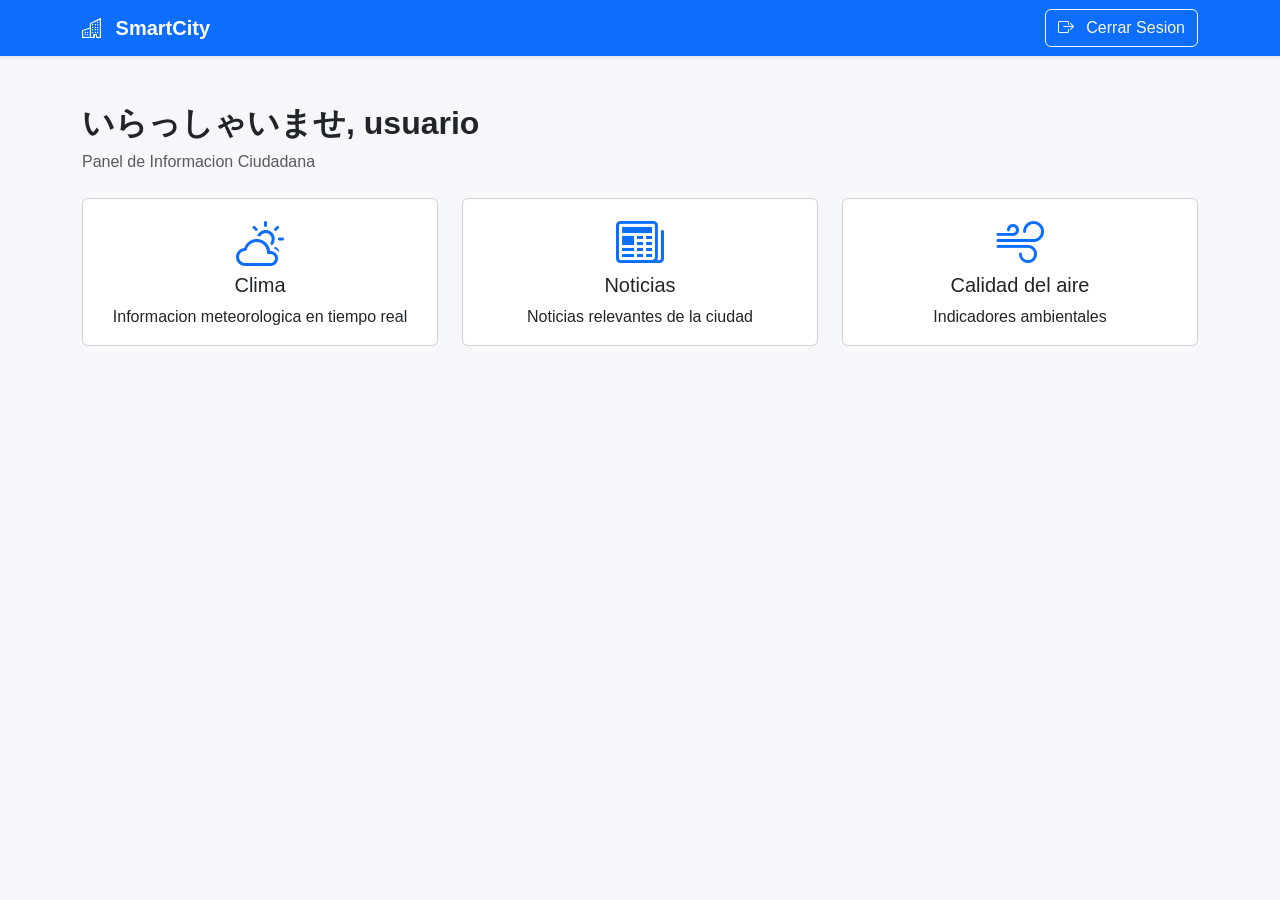
==== dashboard.html @ 3ac7cab0 "[ADDED]: se termina fase1, solo estructura visual" ====
<!doctype html>
<html lang="en">
  <head>
    <meta charset="utf-8">
    <meta name="viewport" content="width=device-width, initial-scale=1">
    <title>スマートシティ - Dashboard</title>
    <link rel="stylesheet" href="https://cdn.jsdelivr.net/npm/bootstrap-icons@1.13.1/font/bootstrap-icons.min.css">
    <link href="https://cdn.jsdelivr.net/npm/bootstrap@5.3.8/dist/css/bootstrap.min.css" rel="stylesheet" integrity="sha384-sRIl4kxILFvY47J16cr9ZwB07vP4J8+LH7qKQnuqkuIAvNWLzeN8tE5YBujZqJLB" crossorigin="anonymous">
    <link rel="stylesheet" href="./assets/css/styles.css">
  </head>
  <body class="dashboard-page">
    <!--NavBar-->
    <nav class="navbar navbar-expand-lg navbar-dark bg-primary shadow-sm">
        <div class="container">
            <a href="#" class="navbar-brand fw-bold">
                <i class="bi bi-buildings me-2"></i>
                SmartCity
            </a>
            <div class="ms-auto">
                <button id="logoutButton" class="btn btn-outline-light">
                    <i class="bi bi-box-arrow-right me-2"></i>
                    Cerrar Sesion
                </button>
            </div>
        </div>
    </nav>
    <!--Contenido-->
    <div class="container py-5">
        <div class="mb-4">
            <h2 class="fw-bold">いらっしゃいませ,
                <span id="userName">Usuario</span>
            </h2>
            <p class="text-muted">
                Panel de Informacion Ciudadana
            </p>
        </div>
        <div class="row g-4">
            <div class="col-md-4">
                <div class="card card-info text-center">
                    <div class="card-body">
                        <i class="bi bi-cloud-sun display-5 text-primary mb-3"></i>
                        <h5 class="card-title">Clima</h5>
                        <p class="card-text">
                            Informacion meteorologica en tiempo real
                        </p>
                    </div>
                </div>
            </div>
            <div class="col-md-4">
                <div class="card card-info text-center">
                    <div class="card-body">
                        <i class="bi bi-newspaper display-5 text-primary mb-3"></i>
                        <h5 class="card-title">Noticias</h5>
                        <p class="card-text">
                            Noticias relevantes de la ciudad
                        </p>
                    </div>
                </div>
            </div>
            <div class="col-md-4">
                <div class="card card-info text-center">
                    <div class="card-body">
                        <i class="bi bi-wind display-5 text-primary mb-3"></i>
                        <h5 class="card-title">Calidad del aire</h5>
                        <p class="card-text">
                            Indicadores ambientales
                    </div>
                </div>
            </div>
        </div>
    </div>
    
    <script src="https://cdn.jsdelivr.net/npm/bootstrap@5.3.8/dist/js/bootstrap.bundle.min.js" integrity="sha384-FKyoEForCGlyvwx9Hj09JcYn3nv7wiPVlz7YYwJrWVcXK/BmnVDxM+D2scQbITxI" crossorigin="anonymous"></script>
    <script src="./assets/javascript/app.js"></script>
    <script src="./assets/javascript/dashboard.js"></script>
  </body>
</html>
---- assets/css/styles.css ----
body {
    font-family: 'Siege UI', Tahoma, Geneva, Verdana, sans-serif;
    background-color: #f5f7fA
}

.auth-wrapper {
    background: linear-gradient(135deg, #0D6EFD, #6EA8FE)
}

.auth-card{
    border-radius: 1rem;
}

.brand-badge {
    width: 70px;
    height: 70px;
    margin: 0 auto;
    background: rgba(13, 110, 253, 0.1);
    border-radius: 50%;
    display: flex;
    align-items: center;
    justify-content: center;
    font-size: 2rem;
    color: #0D6EFD;
}

.info-card{
    border: none;
    border-radius: 1rem;
    transition: transform 0.2s ease, box-shadow 0.2s ease;
}

.info-card:hover {
    transform: translateY(-5px);
    box-shadow: 0 10px 20px rgba(0, 0, 0, 0.1);
}
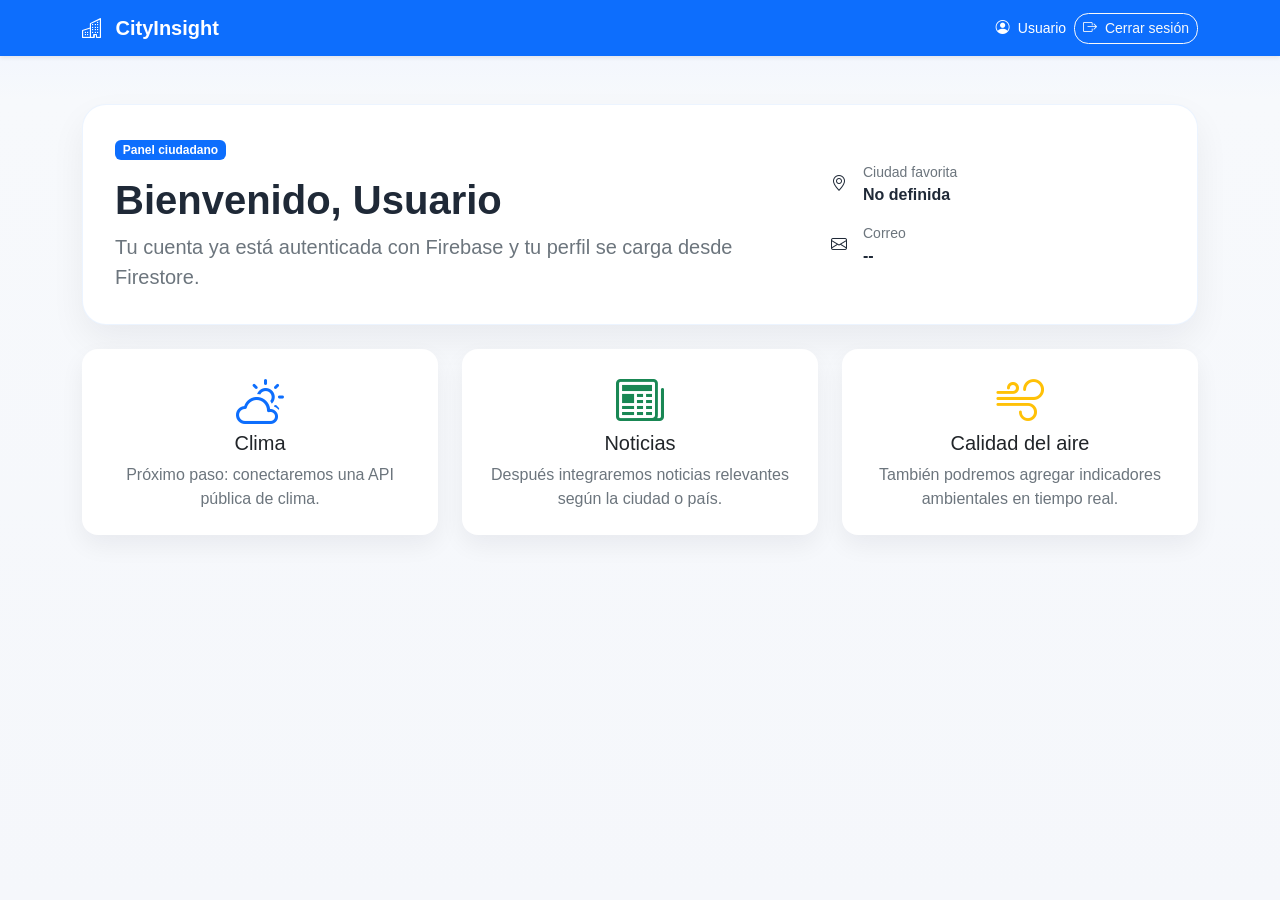
==== commit e4d527c5: "[FINISHED]: fase 2" ====
--- a/dashboard.html
+++ b/dashboard.html
@@ -1,77 +1,121 @@
 <!doctype html>
-<html lang="en">
-  <head>
-    <meta charset="utf-8">
-    <meta name="viewport" content="width=device-width, initial-scale=1">
-    <title>スマートシティ - Dashboard</title>
-    <link rel="stylesheet" href="https://cdn.jsdelivr.net/npm/bootstrap-icons@1.13.1/font/bootstrap-icons.min.css">
-    <link href="https://cdn.jsdelivr.net/npm/bootstrap@5.3.8/dist/css/bootstrap.min.css" rel="stylesheet" integrity="sha384-sRIl4kxILFvY47J16cr9ZwB07vP4J8+LH7qKQnuqkuIAvNWLzeN8tE5YBujZqJLB" crossorigin="anonymous">
-    <link rel="stylesheet" href="./assets/css/styles.css">
-  </head>
-  <body class="dashboard-page">
-    <!--NavBar-->
-    <nav class="navbar navbar-expand-lg navbar-dark bg-primary shadow-sm">
-        <div class="container">
-            <a href="#" class="navbar-brand fw-bold">
-                <i class="bi bi-buildings me-2"></i>
-                SmartCity
-            </a>
-            <div class="ms-auto">
-                <button id="logoutButton" class="btn btn-outline-light">
-                    <i class="bi bi-box-arrow-right me-2"></i>
-                    Cerrar Sesion
-                </button>
+<html lang="es">
+<head>
+  <meta charset="UTF-8">
+  <meta name="viewport" content="width=device-width, initial-scale=1.0">
+  <title>CityInsight | Dashboard</title>
+
+  <link href="https://cdn.jsdelivr.net/npm/bootstrap@5.3.8/dist/css/bootstrap.min.css" rel="stylesheet">
+  <link rel="stylesheet" href="https://cdn.jsdelivr.net/npm/bootstrap-icons@1.11.3/font/bootstrap-icons.min.css">
+  <link rel="stylesheet" href="./assets/css/styles.css">
+</head>
+<body class="dashboard-page">
+
+  <nav class="navbar navbar-expand-lg navbar-dark bg-primary shadow-sm">
+    <div class="container">
+      <a class="navbar-brand fw-bold" href="./dashboard.html">
+        <i class="bi bi-buildings me-2"></i>
+        CityInsight
+      </a>
+
+      <div class="d-flex align-items-center gap-2 ms-auto">
+        <span class="text-white small d-none d-md-inline">
+          <i class="bi bi-person-circle me-1"></i>
+          <span id="navUserName">Usuario</span>
+        </span>
+        <button id="logoutBtn" class="btn btn-outline-light btn-sm">
+          <i class="bi bi-box-arrow-right me-1"></i>
+          Cerrar sesión
+        </button>
+      </div>
+    </div>
+  </nav>
+
+  <main class="py-5">
+    <div class="container">
+      <div class="row g-4">
+        <div class="col-12">
+          <div class="hero-panel">
+            <div class="row align-items-center g-4">
+              <div class="col-lg-8">
+                <span class="badge text-bg-primary mb-3">Panel ciudadano</span>
+                <h1 class="display-6 fw-bold mb-2">
+                  Bienvenido, <span id="userName">Usuario</span>
+                </h1>
+                <p class="lead text-secondary mb-0">
+                  Tu cuenta ya está autenticada con Firebase y tu perfil se carga desde Firestore.
+                </p>
+              </div>
+              <div class="col-lg-4">
+                <div class="profile-summary">
+                  <div class="d-flex align-items-center mb-3">
+                    <div class="summary-icon me-3">
+                      <i class="bi bi-geo-alt"></i>
+                    </div>
+                    <div>
+                      <div class="small text-secondary">Ciudad favorita</div>
+                      <div id="favoriteCity" class="fw-semibold">No definida</div>
+                    </div>
+                  </div>
+
+                  <div class="d-flex align-items-center">
+                    <div class="summary-icon me-3">
+                      <i class="bi bi-envelope"></i>
+                    </div>
+                    <div>
+                      <div class="small text-secondary">Correo</div>
+                      <div id="userEmail" class="fw-semibold">--</div>
+                    </div>
+                  </div>
+                </div>
+              </div>
             </div>
+          </div>
         </div>
-    </nav>
-    <!--Contenido-->
-    <div class="container py-5">
-        <div class="mb-4">
-            <h2 class="fw-bold">いらっしゃいませ,
-                <span id="userName">Usuario</span>
-            </h2>
-            <p class="text-muted">
-                Panel de Informacion Ciudadana
-            </p>
+
+        <div class="col-md-4">
+          <div class="card info-card h-100">
+            <div class="card-body text-center p-4">
+              <i class="bi bi-cloud-sun display-5 text-primary mb-3"></i>
+              <h5 class="card-title">Clima</h5>
+              <p class="card-text text-secondary">
+                Próximo paso: conectaremos una API pública de clima.
+              </p>
+            </div>
+          </div>
         </div>
-        <div class="row g-4">
-            <div class="col-md-4">
-                <div class="card card-info text-center">
-                    <div class="card-body">
-                        <i class="bi bi-cloud-sun display-5 text-primary mb-3"></i>
-                        <h5 class="card-title">Clima</h5>
-                        <p class="card-text">
-                            Informacion meteorologica en tiempo real
-                        </p>
-                    </div>
-                </div>
+
+        <div class="col-md-4">
+          <div class="card info-card h-100">
+            <div class="card-body text-center p-4">
+              <i class="bi bi-newspaper display-5 text-success mb-3"></i>
+              <h5 class="card-title">Noticias</h5>
+              <p class="card-text text-secondary">
+                Después integraremos noticias relevantes según la ciudad o país.
+              </p>
             </div>
-            <div class="col-md-4">
-                <div class="card card-info text-center">
-                    <div class="card-body">
-                        <i class="bi bi-newspaper display-5 text-primary mb-3"></i>
-                        <h5 class="card-title">Noticias</h5>
-                        <p class="card-text">
-                            Noticias relevantes de la ciudad
-                        </p>
-                    </div>
-                </div>
+          </div>
+        </div>
+
+        <div class="col-md-4">
+          <div class="card info-card h-100">
+            <div class="card-body text-center p-4">
+              <i class="bi bi-wind display-5 text-warning mb-3"></i>
+              <h5 class="card-title">Calidad del aire</h5>
+              <p class="card-text text-secondary">
+                También podremos agregar indicadores ambientales en tiempo real.
+              </p>
             </div>
-            <div class="col-md-4">
-                <div class="card card-info text-center">
-                    <div class="card-body">
-                        <i class="bi bi-wind display-5 text-primary mb-3"></i>
-                        <h5 class="card-title">Calidad del aire</h5>
-                        <p class="card-text">
-                            Indicadores ambientales
-                    </div>
-                </div>
-            </div>
+          </div>
         </div>
+      </div>
     </div>
+  </main>
+
+    <script type="module" src="./assets/js/dashboard.js"></script>
+</body>
+</html>
+   
+   
     
-    <script src="https://cdn.jsdelivr.net/npm/bootstrap@5.3.8/dist/js/bootstrap.bundle.min.js" integrity="sha384-FKyoEForCGlyvwx9Hj09JcYn3nv7wiPVlz7YYwJrWVcXK/BmnVDxM+D2scQbITxI" crossorigin="anonymous"></script>
-    <script src="./assets/javascript/app.js"></script>
-    <script src="./assets/javascript/dashboard.js"></script>
-  </body>
-</html>+   
--- a/assets/css/styles.css
+++ b/assets/css/styles.css
@@ -1,14 +1,34 @@
+:root {
+    --ci-primary: #0D6EFD;
+    --ci-primary-dark: #0A58CA;
+    --ci-bg: #f5f7fb;
+    --ci-text: #1f2937;
+    --ci-muted: #6b7280;
+    --ci-card: #ffffff;
+    --ci-border: #e5e7eb;
+}
+
 body {
     font-family: 'Siege UI', Tahoma, Geneva, Verdana, sans-serif;
-    background-color: #f5f7fA
+    background-color: var(--ci-bg);
+    color: var(--ci-text)
+}
+
+.auth-page {
+    min-height: 100vh;
 }
 
 .auth-wrapper {
-    background: linear-gradient(135deg, #0D6EFD, #6EA8FE)
+    background: 
+    radial-gradient(circle at top left, rgba(255, 255, 255, 0.25), transparent 30%), 
+    linear-gradient(135deg, var(--ci-primary), #6ea8fe)
 }
 
 .auth-card{
-    border-radius: 1rem;
+    border-radius: 1.25rem;
+    overflow: hidden;
+    background: rgba(255, 255, 255, 0.98);
+    backdrop-filter: blur(4px);
 }
 
 .brand-badge {
@@ -21,16 +41,74 @@
     align-items: center;
     justify-content: center;
     font-size: 2rem;
-    color: #0D6EFD;
+    color: var(--ci-primary);
+}
+
+.from-control {
+    border-radius: .9rem;
+    border: 1px solid var(--ci-border);
+}
+.from-control:focus {
+    box-shadow: 0 0 0 0.2rem rgba(13, 110, 253, 0.15);
+    border-color: rgba(13, 110, 253, 0.5);
+}
+
+
+
+
+.btn {
+    border-radius: 0.9rem;
+}
+
+.dashboard-page {
+    min-height: 100vh;
+    background: linear-gradient(to bottom, #eef4ff 0%, #f7f9fc 100px, #f5f7fb 100%);
+}
+
+.hero-panel {
+    background-color: var(--ci-card);
+    border: 1px solid rgba(13, 110, 253, 0.08);
+    border-radius: 1.5rem;
+    padding: 2rem;
+    box-shadow: 0 15px 35px rgba(15, 23, 42, 0.06);
+}
+
+.profile-sumary {
+    background: #f8fbff;
+    border: 1px solid #dbe8ff;
+    border-radius: 1.25rem;
+    padding: 1.25rem;
+}
+
+.sumary-icon {
+    width: 48px;
+    height: 48px;
+    border-radius: 50%;
+    background: rgba(13, 110, 253, 0.1);
+    color: var(--ci-primary);
+    display: flex;
+    align-items: center;
+    justify-content: center;
+    font-size: 1.2rem;
 }
 
 .info-card{
     border: none;
     border-radius: 1rem;
     transition: transform 0.2s ease, box-shadow 0.2s ease;
+    box-shadow: 0 10px 24px rgba(15, 23, 42, 0.06);
 }
 
 .info-card:hover {
     transform: translateY(-5px);
     box-shadow: 0 10px 20px rgba(0, 0, 0, 0.1);
 }
+
+@media (max-width: 57px) {
+    .auth-wrapper {
+        padding: 1.25rem;
+    }
+    .hero-panel{
+        padding: 1.25rem;
+    }
+}
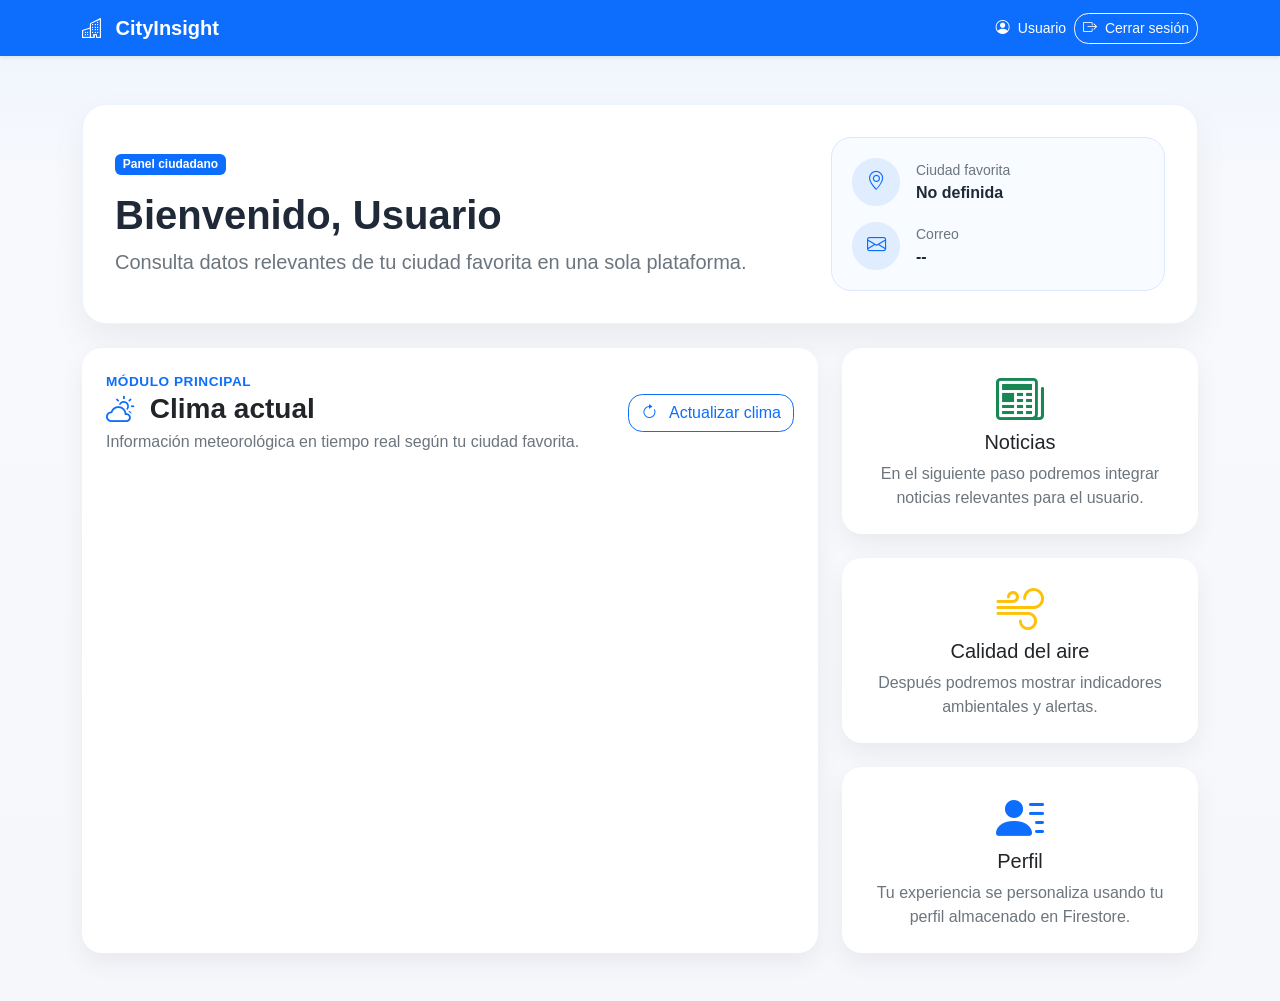
==== commit 70b8f91e: "[FINISHED]: c termina fase3 pero no jala jaja salu3 ありがとう" ====
--- a/dashboard.html
+++ b/dashboard.html
@@ -43,7 +43,7 @@
                   Bienvenido, <span id="userName">Usuario</span>
                 </h1>
                 <p class="lead text-secondary mb-0">
-                  Tu cuenta ya está autenticada con Firebase y tu perfil se carga desde Firestore.
+                  Consulta datos relevantes de tu ciudad favorita en una sola plataforma.
                 </p>
               </div>
               <div class="col-lg-4">
@@ -73,49 +73,150 @@
           </div>
         </div>
 
-        <div class="col-md-4">
+        <!-- CLIMA -->
+        <div class="col-lg-8">
           <div class="card info-card h-100">
-            <div class="card-body text-center p-4">
-              <i class="bi bi-cloud-sun display-5 text-primary mb-3"></i>
-              <h5 class="card-title">Clima</h5>
-              <p class="card-text text-secondary">
-                Próximo paso: conectaremos una API pública de clima.
-              </p>
+            <div class="card-body p-4">
+              <div class="d-flex flex-column flex-md-row justify-content-between align-items-md-center mb-4 gap-3">
+                <div>
+                  <div class="section-kicker text-primary">Módulo principal</div>
+                  <h3 class="mb-1 fw-bold">
+                    <i class="bi bi-cloud-sun me-2 text-primary"></i>
+                    Clima actual
+                  </h3>
+                  <p class="text-secondary mb-0">
+                    Información meteorológica en tiempo real según tu ciudad favorita.
+                  </p>
+                </div>
+
+                <button id="refreshWeatherBtn" class="btn btn-outline-primary">
+                  <i class="bi bi-arrow-clockwise me-2"></i>
+                  Actualizar clima
+                </button>
+              </div>
+
+              <div id="weatherAlert" class="alert alert-warning d-none" role="alert"></div>
+
+              <div id="weatherLoading" class="weather-loading d-none">
+                <div class="d-flex align-items-center gap-3">
+                  <div class="spinner-border text-primary" role="status" aria-hidden="true"></div>
+                  <div>
+                    <div class="fw-semibold">Consultando clima...</div>
+                    <div class="text-secondary small">Obteniendo ubicación y condiciones actuales.</div>
+                  </div>
+                </div>
+              </div>
+
+              <div id="weatherContent" class="d-none">
+                <div class="row g-4 align-items-stretch">
+                  <div class="col-md-5">
+                    <div class="weather-main-card h-100">
+                      <div class="weather-icon-wrap mb-3">
+                        <i id="weatherIcon" class="bi bi-cloud-sun weather-main-icon"></i>
+                      </div>
+                      <div class="weather-city" id="weatherCityName">--</div>
+                      <div class="weather-desc text-secondary mb-3" id="weatherDescription">--</div>
+                      <div class="weather-temp" id="weatherTemperature">--°C</div>
+                      <div class="text-secondary mt-2">
+                        Sensación térmica: <span id="weatherApparentTemp">--°C</span>
+                      </div>
+                    </div>
+                  </div>
+
+                  <div class="col-md-7">
+                    <div class="row g-3">
+                      <div class="col-sm-6">
+                        <div class="metric-card">
+                          <div class="metric-icon text-primary">
+                            <i class="bi bi-droplet-half"></i>
+                          </div>
+                          <div class="metric-label">Humedad</div>
+                          <div class="metric-value" id="weatherHumidity">--%</div>
+                        </div>
+                      </div>
+
+                      <div class="col-sm-6">
+                        <div class="metric-card">
+                          <div class="metric-icon text-info">
+                            <i class="bi bi-wind"></i>
+                          </div>
+                          <div class="metric-label">Viento</div>
+                          <div class="metric-value" id="weatherWind">-- km/h</div>
+                        </div>
+                      </div>
+
+                      <div class="col-sm-6">
+                        <div class="metric-card">
+                          <div class="metric-icon text-warning">
+                            <i class="bi bi-thermometer-half"></i>
+                          </div>
+                          <div class="metric-label">Coordenadas</div>
+                          <div class="metric-value small-value" id="weatherCoords">--</div>
+                        </div>
+                      </div>
+
+                      <div class="col-sm-6">
+                        <div class="metric-card">
+                          <div class="metric-icon text-success">
+                            <i class="bi bi-clock-history"></i>
+                          </div>
+                          <div class="metric-label">Actualizado</div>
+                          <div class="metric-value small-value" id="weatherUpdatedAt">--</div>
+                        </div>
+                      </div>
+                    </div>
+                  </div>
+                </div>
+              </div>
             </div>
           </div>
         </div>
 
-        <div class="col-md-4">
-          <div class="card info-card h-100">
-            <div class="card-body text-center p-4">
-              <i class="bi bi-newspaper display-5 text-success mb-3"></i>
-              <h5 class="card-title">Noticias</h5>
-              <p class="card-text text-secondary">
-                Después integraremos noticias relevantes según la ciudad o país.
-              </p>
+        <!-- OTROS MÓDULOS -->
+        <div class="col-lg-4">
+          <div class="row g-4">
+            <div class="col-12">
+              <div class="card info-card h-100">
+                <div class="card-body text-center p-4">
+                  <i class="bi bi-newspaper display-5 text-success mb-3"></i>
+                  <h5 class="card-title">Noticias</h5>
+                  <p class="card-text text-secondary mb-0">
+                    En el siguiente paso podremos integrar noticias relevantes para el usuario.
+                  </p>
+                </div>
+              </div>
+            </div>
+
+            <div class="col-12">
+              <div class="card info-card h-100">
+                <div class="card-body text-center p-4">
+                  <i class="bi bi-wind display-5 text-warning mb-3"></i>
+                  <h5 class="card-title">Calidad del aire</h5>
+                  <p class="card-text text-secondary mb-0">
+                    Después podremos mostrar indicadores ambientales y alertas.
+                  </p>
+                </div>
+              </div>
+            </div>
+
+            <div class="col-12">
+              <div class="card info-card h-100">
+                <div class="card-body text-center p-4">
+                  <i class="bi bi-person-lines-fill display-5 text-primary mb-3"></i>
+                  <h5 class="card-title">Perfil</h5>
+                  <p class="card-text text-secondary mb-0">
+                    Tu experiencia se personaliza usando tu perfil almacenado en Firestore.
+                  </p>
+                </div>
+              </div>
             </div>
           </div>
         </div>
 
-        <div class="col-md-4">
-          <div class="card info-card h-100">
-            <div class="card-body text-center p-4">
-              <i class="bi bi-wind display-5 text-warning mb-3"></i>
-              <h5 class="card-title">Calidad del aire</h5>
-              <p class="card-text text-secondary">
-                También podremos agregar indicadores ambientales en tiempo real.
-              </p>
-            </div>
-          </div>
-        </div>
       </div>
     </div>
   </main>
 
-    <script type="module" src="./assets/js/dashboard.js"></script>
+  <script type="module" src="./assets/js/dashboard.js"></script>
 </body>
-</html>
-   
-   
-    
-   +</html>
--- a/assets/css/styles.css
+++ b/assets/css/styles.css
@@ -1,114 +1,201 @@
 :root {
-    --ci-primary: #0D6EFD;
-    --ci-primary-dark: #0A58CA;
-    --ci-bg: #f5f7fb;
-    --ci-text: #1f2937;
-    --ci-muted: #6b7280;
-    --ci-card: #ffffff;
-    --ci-border: #e5e7eb;
+  --ci-primary: #0d6efd;
+  --ci-primary-dark: #0a58ca;
+  --ci-bg: #f5f7fb;
+  --ci-text: #1f2937;
+  --ci-muted: #6b7280;
+  --ci-card: #ffffff;
+  --ci-border: #e5e7eb;
 }
 
 body {
-    font-family: 'Siege UI', Tahoma, Geneva, Verdana, sans-serif;
-    background-color: var(--ci-bg);
-    color: var(--ci-text)
+  font-family: "Segoe UI", Tahoma, Geneva, Verdana, sans-serif;
+  color: var(--ci-text);
+  background-color: var(--ci-bg);
 }
 
 .auth-page {
-    min-height: 100vh;
+  min-height: 100vh;
 }
 
 .auth-wrapper {
-    background: 
-    radial-gradient(circle at top left, rgba(255, 255, 255, 0.25), transparent 30%), 
-    linear-gradient(135deg, var(--ci-primary), #6ea8fe)
-}
-
-.auth-card{
-    border-radius: 1.25rem;
-    overflow: hidden;
-    background: rgba(255, 255, 255, 0.98);
-    backdrop-filter: blur(4px);
+  background:
+    radial-gradient(circle at top left, rgba(255,255,255,0.25), transparent 30%),
+    linear-gradient(135deg, var(--ci-primary), #6ea8fe);
+  padding: 2rem 0;
+}
+
+.auth-card {
+  border-radius: 1.25rem;
+  overflow: hidden;
+  background: rgba(255, 255, 255, 0.98);
+  backdrop-filter: blur(4px);
 }
 
 .brand-badge {
-    width: 70px;
-    height: 70px;
-    margin: 0 auto;
-    background: rgba(13, 110, 253, 0.1);
-    border-radius: 50%;
-    display: flex;
-    align-items: center;
-    justify-content: center;
-    font-size: 2rem;
-    color: var(--ci-primary);
-}
-
-.from-control {
-    border-radius: .9rem;
-    border: 1px solid var(--ci-border);
-}
-.from-control:focus {
-    box-shadow: 0 0 0 0.2rem rgba(13, 110, 253, 0.15);
-    border-color: rgba(13, 110, 253, 0.5);
-}
-
-
-
+  width: 72px;
+  height: 72px;
+  margin: 0 auto;
+  border-radius: 50%;
+  display: flex;
+  align-items: center;
+  justify-content: center;
+  background: rgba(13, 110, 253, 0.10);
+  color: var(--ci-primary);
+  font-size: 2rem;
+}
+
+.form-control {
+  border-radius: 0.9rem;
+  border: 1px solid var(--ci-border);
+}
+
+.form-control:focus {
+  box-shadow: 0 0 0 0.2rem rgba(13, 110, 253, 0.15);
+  border-color: rgba(13, 110, 253, 0.5);
+}
 
 .btn {
-    border-radius: 0.9rem;
+  border-radius: 0.9rem;
 }
 
 .dashboard-page {
-    min-height: 100vh;
-    background: linear-gradient(to bottom, #eef4ff 0%, #f7f9fc 100px, #f5f7fb 100%);
+  min-height: 100vh;
+  background: linear-gradient(to bottom, #eef4ff 0%, #f7f9fc 180px, #f5f7fb 100%);
 }
 
 .hero-panel {
-    background-color: var(--ci-card);
-    border: 1px solid rgba(13, 110, 253, 0.08);
-    border-radius: 1.5rem;
-    padding: 2rem;
-    box-shadow: 0 15px 35px rgba(15, 23, 42, 0.06);
-}
-
-.profile-sumary {
-    background: #f8fbff;
-    border: 1px solid #dbe8ff;
-    border-radius: 1.25rem;
+  background: #fff;
+  border: 1px solid rgba(13, 110, 253, 0.08);
+  border-radius: 1.5rem;
+  padding: 2rem;
+  box-shadow: 0 15px 35px rgba(15, 23, 42, 0.06);
+}
+
+.profile-summary {
+  background: #f8fbff;
+  border: 1px solid #dbe8ff;
+  border-radius: 1.25rem;
+  padding: 1.25rem;
+}
+
+.summary-icon {
+  width: 48px;
+  height: 48px;
+  border-radius: 50%;
+  background: rgba(13, 110, 253, 0.1);
+  color: var(--ci-primary);
+  display: flex;
+  align-items: center;
+  justify-content: center;
+  font-size: 1.2rem;
+}
+
+.info-card {
+  border: 0;
+  border-radius: 1.25rem;
+  box-shadow: 0 10px 24px rgba(15, 23, 42, 0.06);
+  transition: transform 0.2s ease, box-shadow 0.2s ease;
+}
+
+.info-card:hover {
+  transform: translateY(-4px);
+  box-shadow: 0 18px 36px rgba(15, 23, 42, 0.10);
+}
+
+.section-kicker {
+  font-size: 0.85rem;
+  font-weight: 700;
+  letter-spacing: 0.04em;
+  text-transform: uppercase;
+}
+
+.weather-loading {
+  background: #f8fbff;
+  border: 1px solid #dbe8ff;
+  border-radius: 1rem;
+  padding: 1rem 1.25rem;
+}
+
+.weather-main-card {
+  background: linear-gradient(180deg, #f8fbff 0%, #eef5ff 100%);
+  border: 1px solid #dbe8ff;
+  border-radius: 1.25rem;
+  padding: 1.5rem;
+  text-align: center;
+}
+
+.weather-icon-wrap {
+  width: 84px;
+  height: 84px;
+  margin: 0 auto;
+  border-radius: 50%;
+  background: rgba(13, 110, 253, 0.10);
+  color: var(--ci-primary);
+  display: flex;
+  align-items: center;
+  justify-content: center;
+}
+
+.weather-main-icon {
+  font-size: 2.25rem;
+}
+
+.weather-city {
+  font-size: 1.25rem;
+  font-weight: 700;
+}
+
+.weather-desc {
+  min-height: 24px;
+}
+
+.weather-temp {
+  font-size: 2.8rem;
+  font-weight: 700;
+  line-height: 1;
+}
+
+.metric-card {
+  background: #ffffff;
+  border: 1px solid var(--ci-border);
+  border-radius: 1rem;
+  padding: 1rem;
+  height: 100%;
+  box-shadow: 0 8px 16px rgba(15, 23, 42, 0.04);
+}
+
+.metric-icon {
+  font-size: 1.4rem;
+  margin-bottom: 0.5rem;
+}
+
+.metric-label {
+  font-size: 0.9rem;
+  color: var(--ci-muted);
+  margin-bottom: 0.35rem;
+}
+
+.metric-value {
+  font-size: 1.2rem;
+  font-weight: 700;
+}
+
+.small-value {
+  font-size: 0.95rem;
+  line-height: 1.35;
+}
+
+@media (max-width: 576px) {
+  .auth-wrapper {
+    padding: 1.25rem 0;
+  }
+
+  .hero-panel {
     padding: 1.25rem;
-}
-
-.sumary-icon {
-    width: 48px;
-    height: 48px;
-    border-radius: 50%;
-    background: rgba(13, 110, 253, 0.1);
-    color: var(--ci-primary);
-    display: flex;
-    align-items: center;
-    justify-content: center;
-    font-size: 1.2rem;
-}
-
-.info-card{
-    border: none;
-    border-radius: 1rem;
-    transition: transform 0.2s ease, box-shadow 0.2s ease;
-    box-shadow: 0 10px 24px rgba(15, 23, 42, 0.06);
-}
-
-.info-card:hover {
-    transform: translateY(-5px);
-    box-shadow: 0 10px 20px rgba(0, 0, 0, 0.1);
-}
-
-@media (max-width: 57px) {
-    .auth-wrapper {
-        padding: 1.25rem;
-    }
-    .hero-panel{
-        padding: 1.25rem;
-    }
+  }
+
+  .weather-temp {
+    font-size: 2.3rem;
+  }
 }
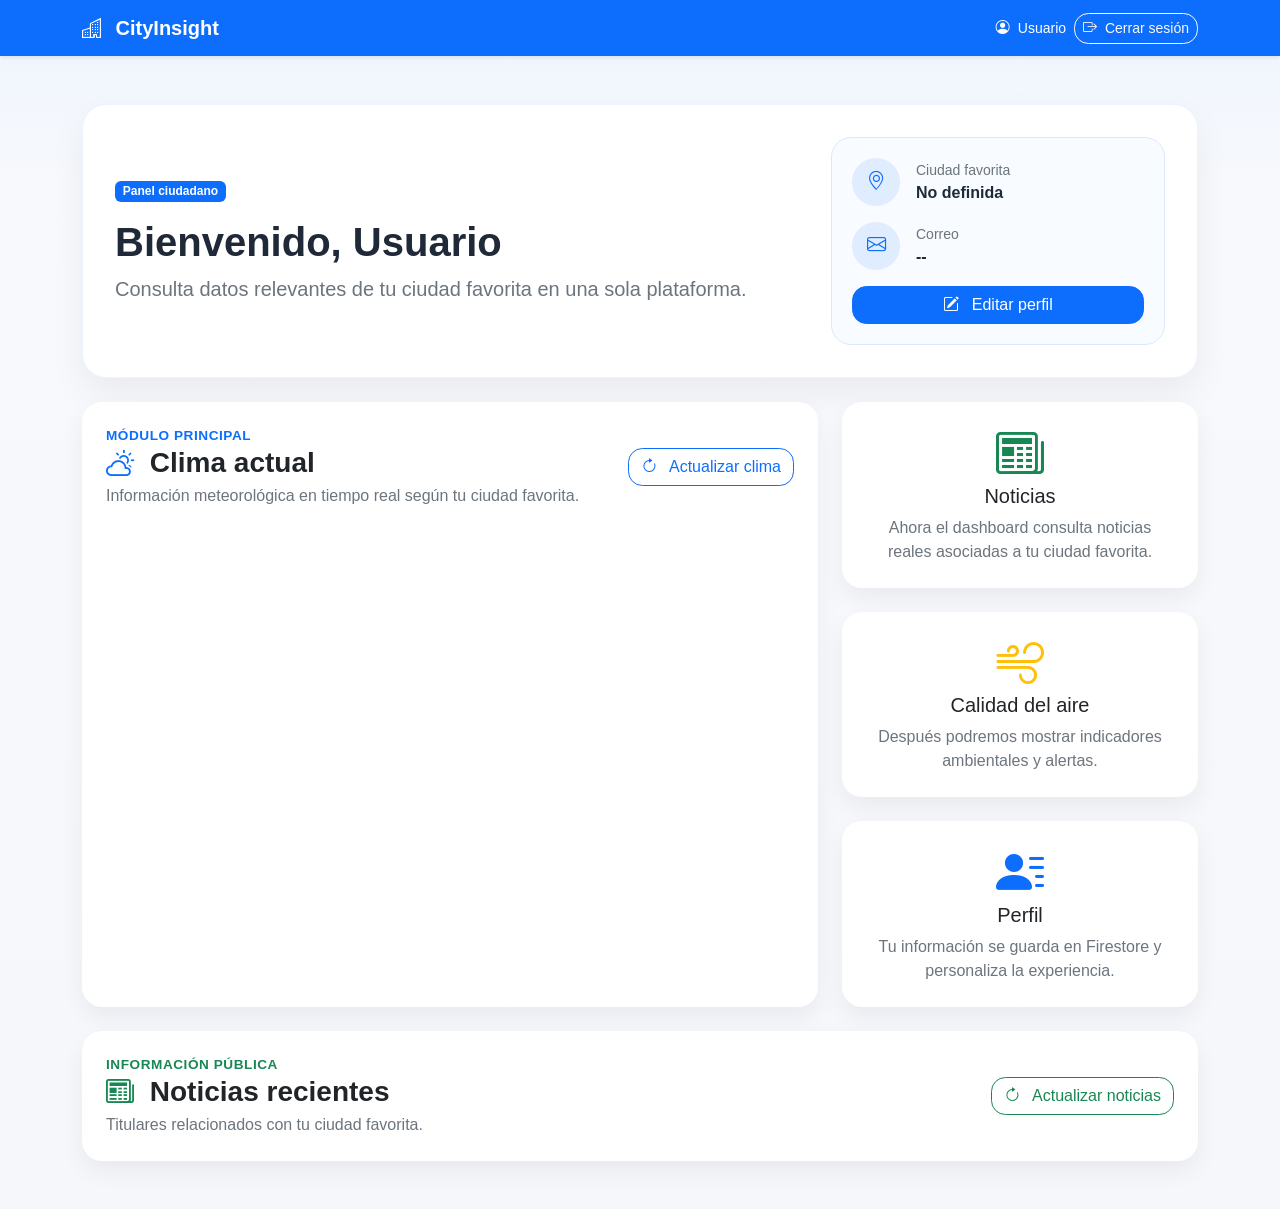
==== commit c7c62f91: "[助けて]: 分からない" ====
--- a/dashboard.html
+++ b/dashboard.html
@@ -46,6 +46,7 @@
                   Consulta datos relevantes de tu ciudad favorita en una sola plataforma.
                 </p>
               </div>
+
               <div class="col-lg-4">
                 <div class="profile-summary">
                   <div class="d-flex align-items-center mb-3">
@@ -58,7 +59,7 @@
                     </div>
                   </div>
 
-                  <div class="d-flex align-items-center">
+                  <div class="d-flex align-items-center mb-3">
                     <div class="summary-icon me-3">
                       <i class="bi bi-envelope"></i>
                     </div>
@@ -66,6 +67,19 @@
                       <div class="small text-secondary">Correo</div>
                       <div id="userEmail" class="fw-semibold">--</div>
                     </div>
+                  </div>
+
+                  <div class="d-grid">
+                    <button
+                      type="button"
+                      class="btn btn-primary"
+                      data-bs-toggle="modal"
+                      data-bs-target="#editProfileModal"
+                      id="openEditProfileBtn"
+                    >
+                      <i class="bi bi-pencil-square me-2"></i>
+                      Editar perfil
+                    </button>
                   </div>
                 </div>
               </div>
@@ -168,11 +182,12 @@
                   </div>
                 </div>
               </div>
-            </div>
-          </div>
-        </div>
-
-        <!-- OTROS MÓDULOS -->
+
+            </div>
+          </div>
+        </div>
+
+        <!-- PANEL LATERAL -->
         <div class="col-lg-4">
           <div class="row g-4">
             <div class="col-12">
@@ -181,7 +196,7 @@
                   <i class="bi bi-newspaper display-5 text-success mb-3"></i>
                   <h5 class="card-title">Noticias</h5>
                   <p class="card-text text-secondary mb-0">
-                    En el siguiente paso podremos integrar noticias relevantes para el usuario.
+                    Ahora el dashboard consulta noticias reales asociadas a tu ciudad favorita.
                   </p>
                 </div>
               </div>
@@ -205,10 +220,59 @@
                   <i class="bi bi-person-lines-fill display-5 text-primary mb-3"></i>
                   <h5 class="card-title">Perfil</h5>
                   <p class="card-text text-secondary mb-0">
-                    Tu experiencia se personaliza usando tu perfil almacenado en Firestore.
-                  </p>
-                </div>
-              </div>
+                    Tu información se guarda en Firestore y personaliza la experiencia.
+                  </p>
+                </div>
+              </div>
+            </div>
+          </div>
+        </div>
+
+        <!-- NOTICIAS -->
+        <div class="col-12">
+          <div class="card info-card">
+            <div class="card-body p-4">
+              <div class="d-flex flex-column flex-md-row justify-content-between align-items-md-center mb-4 gap-3">
+                <div>
+                  <div class="section-kicker text-success">Información pública</div>
+                  <h3 class="mb-1 fw-bold">
+                    <i class="bi bi-newspaper me-2 text-success"></i>
+                    Noticias recientes
+                  </h3>
+                  <p class="text-secondary mb-0">
+                    Titulares relacionados con tu ciudad favorita.
+                  </p>
+                </div>
+
+                <button id="refreshNewsBtn" class="btn btn-outline-success">
+                  <i class="bi bi-arrow-clockwise me-2"></i>
+                  Actualizar noticias
+                </button>
+              </div>
+
+              <div id="newsAlert" class="alert alert-warning d-none" role="alert"></div>
+
+              <div id="newsLoading" class="weather-loading d-none">
+                <div class="d-flex align-items-center gap-3">
+                  <div class="spinner-border text-success" role="status" aria-hidden="true"></div>
+                  <div>
+                    <div class="fw-semibold">Consultando noticias...</div>
+                    <div class="text-secondary small">Buscando titulares recientes.</div>
+                  </div>
+                </div>
+              </div>
+
+              <div id="newsEmpty" class="empty-state d-none">
+                <div class="empty-icon">
+                  <i class="bi bi-inbox"></i>
+                </div>
+                <h5 class="fw-bold mb-1">No encontramos noticias</h5>
+                <p class="text-secondary mb-0">
+                  Intenta actualizar o cambia tu ciudad favorita por una búsqueda más amplia.
+                </p>
+              </div>
+
+              <div id="newsGrid" class="row g-4"></div>
             </div>
           </div>
         </div>
@@ -217,6 +281,74 @@
     </div>
   </main>
 
+  <!-- Modal editar perfil -->
+  <div class="modal fade" id="editProfileModal" tabindex="-1" aria-labelledby="editProfileModalLabel" aria-hidden="true">
+    <div class="modal-dialog modal-dialog-centered">
+      <div class="modal-content border-0 shadow-lg modal-profile">
+        <div class="modal-header border-0 pb-0">
+          <div>
+            <h5 class="modal-title fw-bold" id="editProfileModalLabel">
+              <i class="bi bi-person-gear me-2 text-primary"></i>
+              Editar perfil
+            </h5>
+            <p class="text-secondary small mb-0 mt-1">
+              Actualiza tu información y personaliza el panel.
+            </p>
+          </div>
+          <button type="button" class="btn-close" data-bs-dismiss="modal" aria-label="Cerrar"></button>
+        </div>
+
+        <div class="modal-body pt-3">
+          <div id="profileAlert" class="alert alert-danger d-none" role="alert"></div>
+          <div id="profileSuccess" class="alert alert-success d-none" role="alert"></div>
+
+          <form id="editProfileForm" novalidate>
+            <div class="mb-3">
+              <label for="editName" class="form-label">Nombre completo</label>
+              <input
+                type="text"
+                class="form-control form-control-lg"
+                id="editName"
+                placeholder="Tu nombre completo"
+                required
+              >
+            </div>
+
+            <div class="mb-3">
+              <label for="editEmail" class="form-label">Correo electrónico</label>
+              <input
+                type="email"
+                class="form-control form-control-lg"
+                id="editEmail"
+                readonly
+              >
+              <div class="form-text">El correo se muestra como referencia y no se modifica en este paso.</div>
+            </div>
+
+            <div class="mb-3">
+              <label for="editCity" class="form-label">Ciudad favorita</label>
+              <input
+                type="text"
+                class="form-control form-control-lg"
+                id="editCity"
+                placeholder="Ej. Querétaro"
+                required
+              >
+            </div>
+
+            <div class="d-grid">
+              <button type="submit" id="saveProfileBtn" class="btn btn-primary btn-lg">
+                <i class="bi bi-check-circle me-2"></i>
+                Guardar cambios
+              </button>
+            </div>
+          </form>
+        </div>
+      </div>
+    </div>
+  </div>
+
+  <script src="https://cdn.jsdelivr.net/npm/bootstrap@5.3.8/dist/js/bootstrap.bundle.min.js"></script>
   <script type="module" src="./assets/js/dashboard.js"></script>
 </body>
 </html>
--- a/assets/css/styles.css
+++ b/assets/css/styles.css
@@ -186,6 +186,90 @@
   line-height: 1.35;
 }
 
+.modal-profile {
+  border-radius: 1.25rem;
+  overflow: hidden;
+}
+
+.modal-profile .modal-header,
+.modal-profile .modal-body {
+  background: #ffffff;
+}
+
+.news-card {
+  background: #ffffff;
+  border: 1px solid var(--ci-border);
+  border-radius: 1.25rem;
+  overflow: hidden;
+  box-shadow: 0 8px 18px rgba(15, 23, 42, 0.05);
+  transition: transform 0.2s ease, box-shadow 0.2s ease;
+}
+
+.news-card:hover {
+  transform: translateY(-4px);
+  box-shadow: 0 16px 32px rgba(15, 23, 42, 0.10);
+}
+
+.news-img-wrap {
+  height: 170px;
+  background: #eef4ff;
+  overflow: hidden;
+}
+
+.news-img {
+  width: 100%;
+  height: 100%;
+  object-fit: cover;
+}
+
+.news-img-placeholder {
+  width: 100%;
+  height: 100%;
+  background: linear-gradient(135deg, #e7f1ff, #f8fbff);
+  display: flex;
+  align-items: center;
+  justify-content: center;
+  color: var(--ci-primary);
+  font-size: 2.5rem;
+}
+
+.news-card-body {
+  padding: 1rem;
+}
+
+.news-date {
+  color: var(--ci-muted);
+  font-size: 0.75rem;
+}
+
+.news-title {
+  font-size: 1rem;
+  font-weight: 700;
+  line-height: 1.35;
+  min-height: 66px;
+}
+
+.empty-state {
+  border: 1px dashed #cbd5e1;
+  border-radius: 1.25rem;
+  padding: 2rem;
+  text-align: center;
+  background: #f8fbff;
+}
+
+.empty-icon {
+  width: 68px;
+  height: 68px;
+  border-radius: 50%;
+  margin: 0 auto 1rem;
+  background: rgba(25, 135, 84, 0.10);
+  color: #198754;
+  display: flex;
+  align-items: center;
+  justify-content: center;
+  font-size: 2rem;
+}
+
 @media (max-width: 576px) {
   .auth-wrapper {
     padding: 1.25rem 0;
@@ -198,4 +282,8 @@
   .weather-temp {
     font-size: 2.3rem;
   }
+
+  .news-title {
+    min-height: auto;
+  }
 }
